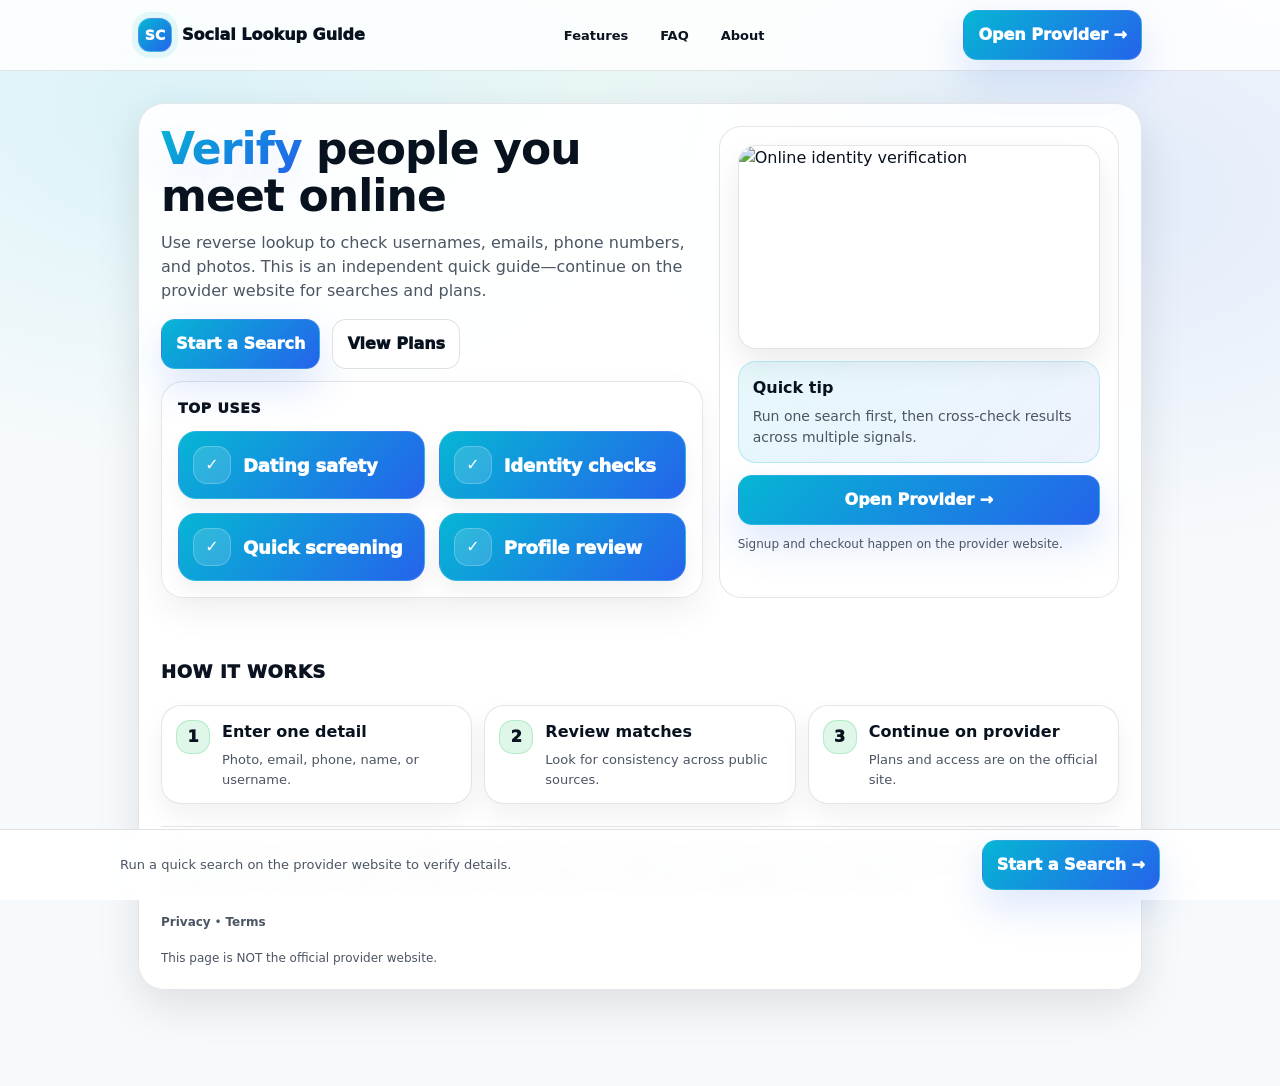
==== index.html @ f20830c7 "Add files via upload" ====
<!doctype html>
<html lang="en">
<head>
  <meta charset="utf-8" />
  <meta name="viewport" content="width=device-width, initial-scale=1" />
  <title>Social Lookup — Quick Guide</title>
  <meta name="description" content="Quick guide to reverse lookup and identity verification tools. Compare key features and continue on the provider website." />
  <link rel="stylesheet" href="style.css" />
  <script type="text/javascript" src="https://inpmz.ttrk.io/track.js?rtkcmpid=YOUR_ID"></script>
</head>
<body>
  <header class="nav" aria-label="Site navigation">
    <div class="navInner">
      <a class="brand" href="index.html" aria-label="Home">
        <div class="logoMark">SC</div>
        <div>Social Lookup Guide</div>
      </a>

      <nav class="navLinks" aria-label="Primary">
        <a class="link" href="features.html">Features</a>
        <a class="link" href="faq.html">FAQ</a>
       <a class="link" href="about.html">About</a>
      </nav>

      <div class="navRight">
        <a class="btn primary" id="ctaNav" href="#" rel="nofollow noopener" target="_blank">Open Provider →</a>
        <button class="burger" id="burger" aria-label="Open menu" aria-expanded="false" aria-controls="mobileMenu">
          <svg width="22" height="22" viewBox="0 0 24 24" aria-hidden="true">
            <path fill="currentColor" d="M4 7h16a1 1 0 1 0 0-2H4a1 1 0 1 0 0 2zm16 4H4a1 1 0 0 0 0 2h16a1 1 0 1 0 0-2zm0 6H4a1 1 0 1 0 0 2h16a1 1 0 1 0 0-2z"/>
          </svg>
        </button>
      </div>
    </div>

    <div class="mobileMenu" id="mobileMenu" hidden>
      <div class="mmInner">
        <div class="mmGrid">
          <a href="features.html">Features</a>
          <a href="faq.html">FAQ</a>
          <a href="about.html">About</a>
 
        </div>
        <a class="btn primary" id="ctaMobile" href="#" rel="nofollow noopener" target="_blank" style="width:100%">Open Provider →</a>
      </div>
    </div>
  </header>

  <div class="wrap">
    <div class="panel">

      <div class="hero">
        <div>
          <h1><span class="hglow">Verify</span> people you meet online</h1>
          <p class="sub">
            Use reverse lookup to check usernames, emails, phone numbers, and photos.
            This is an independent quick guide—continue on the provider website for searches and plans.
          </p>

          <div class="btnrow">
            <a class="btn primary" id="ctaMain" href="#" rel="nofollow noopener" target="_blank">Start a Search</a>
            <a class="btn secondary" id="ctaSecondary" href="#" rel="nofollow noopener" target="_blank">View Plans</a>
          </div>

          <div class="topUses">
            <div class="usesTitle">Top uses</div>
            <div class="usesRow">
              <div class="useItem">
                <div class="useIcon" aria-hidden="true">✓</div>
                <span>Dating safety</span>
              </div>
              <div class="useItem">
                <div class="useIcon" aria-hidden="true">✓</div>
                <span>Identity checks</span>
              </div>
              <div class="useItem">
                <div class="useIcon" aria-hidden="true">✓</div>
                <span>Quick screening</span>
              </div>
              <div class="useItem">
                <div class="useIcon" aria-hidden="true">✓</div>
                <span>Profile review</span>
              </div>
            </div>
          </div>
        </div>

        <div class="right">
          <div class="img">
            <img
              src="https://images.unsplash.com/photo-1556155092-490a1ba16284?auto=format&fit=crop&w=1400&q=70"
              alt="Online identity verification"
              loading="lazy"
            />
          </div>

          <div class="mini">
            <b>Quick tip</b>
            <p>Run one search first, then cross-check results across multiple signals.</p>
          </div>

          <div class="btnrow" style="margin-top:12px">
            <a class="btn primary" id="ctaSide" href="#" rel="nofollow noopener" target="_blank" style="width:100%">Open Provider →</a>
          </div>

          <div class="disclaimer">Signup and checkout happen on the provider website.</div>
        </div>
      </div>

      <section class="section">
        <div class="sectionHeader">How it works</div>
        <div class="steps">
          <div class="step">
            <div class="num">1</div>
            <div><b>Enter one detail</b><span>Photo, email, phone, name, or username.</span></div>
          </div>
          <div class="step">
            <div class="num">2</div>
            <div><b>Review matches</b><span>Look for consistency across public sources.</span></div>
          </div>
          <div class="step">
            <div class="num">3</div>
            <div><b>Continue on provider</b><span>Plans and access are on the official site.</span></div>
          </div>
        </div>
      </section>

      <div class="footerLine">
       Affiliate disclosure: This website contains affiliate links. If you click a link and sign up or purchase, we may earn a commission at no additional cost to you. We do not claim to represent any provider officially. Product names, logos, and trademarks are the property of their respective owners and are used only for identification and comparison. Always verify features, pricing, and terms on the provider’s website before making a decision.
        <br><br>
        <a href="privacy.html">Privacy</a> • <a href="terms.html">Terms</a>
        <br><br>
        This page is NOT the official provider website.
      </div>

    </div>
  </div>

  <div class="sticky">
    <div class="inner">
      <div class="txt">Run a quick search on the provider website to verify details.</div>
      <a class="btn primary" id="ctaSticky" href="#" rel="nofollow noopener" target="_blank">Start a Search →</a>
    </div>
  </div>

  <script src="script.js"></script>
</body>
</html>
---- style.css ----
:root{
  --bg:#f7fafc;
  --text:#08121f;
  --muted:#4b5563;
  --line:rgba(2,8,23,.12);

  --c1:#06b6d4;
  --c2:#2563eb;
  --c3:#22c55e;

  --shadow: 0 16px 44px rgba(2,8,23,.10);
  --max:1040px;
}

*{box-sizing:border-box}
html{scroll-behavior:smooth}
body{
  margin:0;
  font-family: ui-sans-serif, system-ui, -apple-system, Segoe UI, Roboto, Arial;
  color:var(--text);
  line-height:1.5;
  background:
    radial-gradient(900px 600px at 14% 10%, rgba(6,182,212,.12), transparent 60%),
    radial-gradient(900px 600px at 86% 18%, rgba(37,99,235,.10), transparent 60%),
    radial-gradient(900px 700px at 55% -10%, rgba(34,197,94,.08), transparent 55%),
    var(--bg);
}

a{color:inherit; text-decoration:none}
.wrap{max-width:var(--max); margin:0 auto; padding:18px 18px 96px}

.nav{
  position:sticky;
  top:0;
  z-index:60;
  background:rgba(255,255,255,.84);
  backdrop-filter: blur(10px);
  border-bottom:1px solid rgba(2,8,23,.10);
}
.navInner{
  max-width:var(--max);
  margin:0 auto;
  padding:10px 18px;
  display:flex;
  align-items:center;
  justify-content:space-between;
  gap:12px;
}
.brand{display:flex; align-items:center; gap:10px; font-weight:1000}
.logoMark{
  width:34px; height:34px; border-radius:12px;
  background:linear-gradient(135deg, var(--c1), var(--c2));
  box-shadow:0 0 0 6px rgba(6,182,212,.10);
  display:flex; align-items:center; justify-content:center;
  color:#fff; font-weight:1000; font-size:14px;
  border:1px solid rgba(255,255,255,.22);
  flex:0 0 auto;
}

.navLinks{
  display:flex;
  align-items:center;
  gap:10px;
  flex-wrap:wrap;
  justify-content:center;
}
.nav a.link{
  font-size:13px;
  font-weight:900;
  color:#0b1220;
  padding:10px 10px;
  border-radius:12px;
  border:1px solid transparent;
  transition:.15s ease;
  line-height:1;
  white-space:nowrap;
}
.nav a.link:hover{
  background:rgba(37,99,235,.06);
  border-color: rgba(37,99,235,.16);
  transform: translateY(-1px);
}

.navRight{display:flex; align-items:center; gap:10px}

.btn{
  display:inline-flex;
  align-items:center;
  justify-content:center;
  gap:10px;
  padding:12px 14px;
  border-radius:14px;
  font-weight:1000;
  border:1px solid rgba(2,8,23,.12);
  cursor:pointer;
  transition:.18s ease;
  user-select:none;
  background:#fff;
  white-space:nowrap;
}
.btn.primary{
  background:linear-gradient(135deg, var(--c1), var(--c2));
  color:#fff;
  border:1px solid rgba(255,255,255,.12);
  box-shadow:0 18px 40px rgba(37,99,235,.16);
}
.btn.secondary{background:rgba(255,255,255,.92); color:var(--text)}
.btn:hover{transform:translateY(-1px); filter:brightness(1.02)}

.burger{
  display:none;
  width:44px; height:44px;
  border-radius:14px;
  border:1px solid rgba(2,8,23,.12);
  background:rgba(255,255,255,.92);
  align-items:center;
  justify-content:center;
  cursor:pointer;
  transition:.18s ease;
}
.burger:hover{transform:translateY(-1px); filter:brightness(1.02)}

.mobileMenu{
  display:none;
  border-top:1px solid rgba(2,8,23,.10);
  background:rgba(255,255,255,.92);
}
.mobileMenu .mmInner{
  max-width:var(--max);
  margin:0 auto;
  padding:12px 18px 16px;
  display:grid;
  gap:10px;
}
.mmGrid{
  display:grid;
  grid-template-columns:1fr;
  gap:8px;
}
.mmGrid a{
  padding:12px 12px;
  border-radius:14px;
  border:1px solid rgba(2,8,23,.10);
  background:#fff;
  font-weight:950;
  color:#0b1220;
}

@media(max-width:900px){
  .navLinks{display:none}
  .burger{display:flex}
}

.panel{
  background:rgba(255,255,255,.92);
  border:1px solid rgba(2,8,23,.10);
  border-radius:26px;
  box-shadow:var(--shadow);
  padding:22px;
  margin-top:14px;
}

.hero{
  display:grid;
  grid-template-columns: 1.15fr .85fr;
  gap:16px;
  align-items:stretch;
}
@media(max-width:920px){ .hero{grid-template-columns:1fr} }

h1{
  font-size:44px;
  line-height:1.06;
  margin:0 0 12px;
  letter-spacing:-.9px;
}
@media(max-width:520px){ h1{font-size:32px} }

.hglow{
  background: linear-gradient(135deg, var(--c1), var(--c2));
  -webkit-background-clip:text;
  background-clip:text;
  color:transparent;
  text-shadow: 0 18px 40px rgba(37,99,235,.12);
}

.sub{
  color:var(--muted);
  font-size:16px;
  margin:0 0 16px;
  max-width:70ch;
}

.btnrow{display:flex; gap:12px; flex-wrap:wrap}

.right{
  border:1px solid rgba(2,8,23,.10);
  background:rgba(255,255,255,.92);
  border-radius:22px;
  padding:18px;
}

.img{
  width:100%;
  aspect-ratio: 16/9;
  border-radius:18px;
  overflow:hidden;
  border:1px solid rgba(2,8,23,.10);
  background:#fff;
  box-shadow: 0 14px 30px rgba(2,8,23,.08);
}
.img img{width:100%; height:100%; object-fit:cover; display:block}

.mini{
  margin-top:12px;
  border:1px solid rgba(6,182,212,.22);
  background:linear-gradient(135deg, rgba(6,182,212,.10), rgba(37,99,235,.08));
  border-radius:18px;
  padding:14px;
}
.mini b{display:block; margin-bottom:6px}
.mini p{margin:0; color:var(--muted); font-size:14px}

.disclaimer{margin-top:10px; color:var(--muted); font-size:12px}

.topUses{
  background:rgba(255,255,255,.92);
  border:1px solid rgba(2,8,23,.10);
  border-radius:22px;
  padding:16px;
  box-shadow: 0 14px 34px rgba(2,8,23,.06);
  margin-top:12px;
}

.usesTitle{
  font-weight:1000;
  font-size:14px;
  letter-spacing:.7px;
  text-transform:uppercase;
  margin:0 0 12px;
  color:#0b1220;
}
.usesRow{
  display:flex;
  flex-wrap:wrap;
  gap:14px;
  align-items:stretch;
}
.useItem{
  flex:1 1 220px;
  min-width:220px;
  display:flex;
  align-items:center;
  gap:12px;
  padding:14px 14px;
  border-radius:18px;
  border:1px solid rgba(255,255,255,.14);
  background:linear-gradient(135deg, var(--c1), var(--c2));
  box-shadow: 0 10px 22px rgba(2,8,23,.06);
}
.useIcon{
  width:38px; height:38px;
  border-radius:14px;
  background:rgba(255,255,255,.14);
  border:1px solid rgba(255,255,255,.22);
  display:flex;
  align-items:center;
  justify-content:center;
  color:#ffffff;
  flex:0 0 auto;
}
.useItem span{
  font-weight:950;
  font-size:18px;
  color:#ffffff;
  letter-spacing:-.2px;
}
@media(max-width:560px){
  .useItem{min-width:100%; flex-basis:100%}
  .useItem span{font-size:16px}
}

.section{margin-top:60px}
.sectionHeader{
  font-weight:1000;
  font-size:18px;
  letter-spacing:.6px;
  text-transform:uppercase;
  margin-bottom:20px;
  color:#0b1220;
}

.featureGrid{
  display:grid;
  grid-template-columns:repeat(2, minmax(0, 1fr));
  gap:20px;
}
@media(max-width:760px){
  .featureGrid{grid-template-columns:1fr}
}
.featureCard{
  background:#fff;
  border:1px solid rgba(2,8,23,.10);
  border-radius:22px;
  padding:22px;
  box-shadow:0 14px 32px rgba(2,8,23,.06);
}
.featureCard h3{
  margin:0 0 10px;
  font-size:20px;
  letter-spacing:-.2px;
}
.featureCard h3 span{color:#2563eb}
.featureCard p{margin:0; color:#4b5563; font-size:14px}

.steps{
  display:grid;
  grid-template-columns:repeat(3, minmax(0, 1fr));
  gap:12px;
}
@media(max-width:900px){ .steps{grid-template-columns:1fr} }
.step{
  background:#fff;
  border:1px solid rgba(2,8,23,.10);
  border-radius:20px;
  padding:14px;
  box-shadow: 0 12px 28px rgba(2,8,23,.06);
  display:flex;
  gap:12px;
  align-items:flex-start;
}
.num{
  width:34px; height:34px;
  border-radius:14px;
  background:rgba(34,197,94,.14);
  border:1px solid rgba(34,197,94,.24);
  display:flex;
  align-items:center;
  justify-content:center;
  font-weight:1000;
  color:#0b1220;
  flex:0 0 auto;
}
.step b{display:block; margin-bottom:6px}
.step span{display:block; color:var(--muted); font-size:13px}

.faqGrid{display:grid; gap:14px}
.faqItem{
  background:#fff;
  border:1px solid rgba(2,8,23,.10);
  border-radius:20px;
  padding:16px 18px;
  box-shadow:0 12px 28px rgba(2,8,23,.05);
}
.faqItem summary{
  cursor:pointer;
  font-weight:900;
  font-size:16px;
  list-style:none;
}
.faqItem summary::-webkit-details-marker{display:none}
.faqItem p{margin-top:12px; color:#4b5563; font-size:14px}

.legalBox{
  background:#fff;
  border:1px solid rgba(2,8,23,.10);
  border-radius:22px;
  padding:18px;
  box-shadow: 0 12px 28px rgba(2,8,23,.06);
}
.legalBox h2{margin:0 0 10px; font-size:20px}
.legalBox p{margin:0 0 12px; color:var(--muted); font-size:14px}
.legalBox ul{margin:0; padding-left:18px; color:var(--muted); font-size:14px}
.legalBox li{margin:8px 0}

.footerLine{
  margin-top:22px;
  padding-top:14px;
  border-top:1px solid rgba(2,8,23,.10);
  color:var(--muted);
  font-size:12px;
}
.footerLine a{font-weight:900}

.sticky{
  position:fixed;
  left:0; right:0; bottom:0;
  background:rgba(255,255,255,.92);
  border-top:1px solid rgba(2,8,23,.12);
  padding:10px 12px;
  z-index:50;
  backdrop-filter: blur(10px);
}
.sticky .inner{
  max-width:var(--max);
  margin:0 auto;
  display:flex;
  gap:10px;
  align-items:center;
  justify-content:space-between;
}
.sticky .txt{font-size:13px; color:var(--muted)}
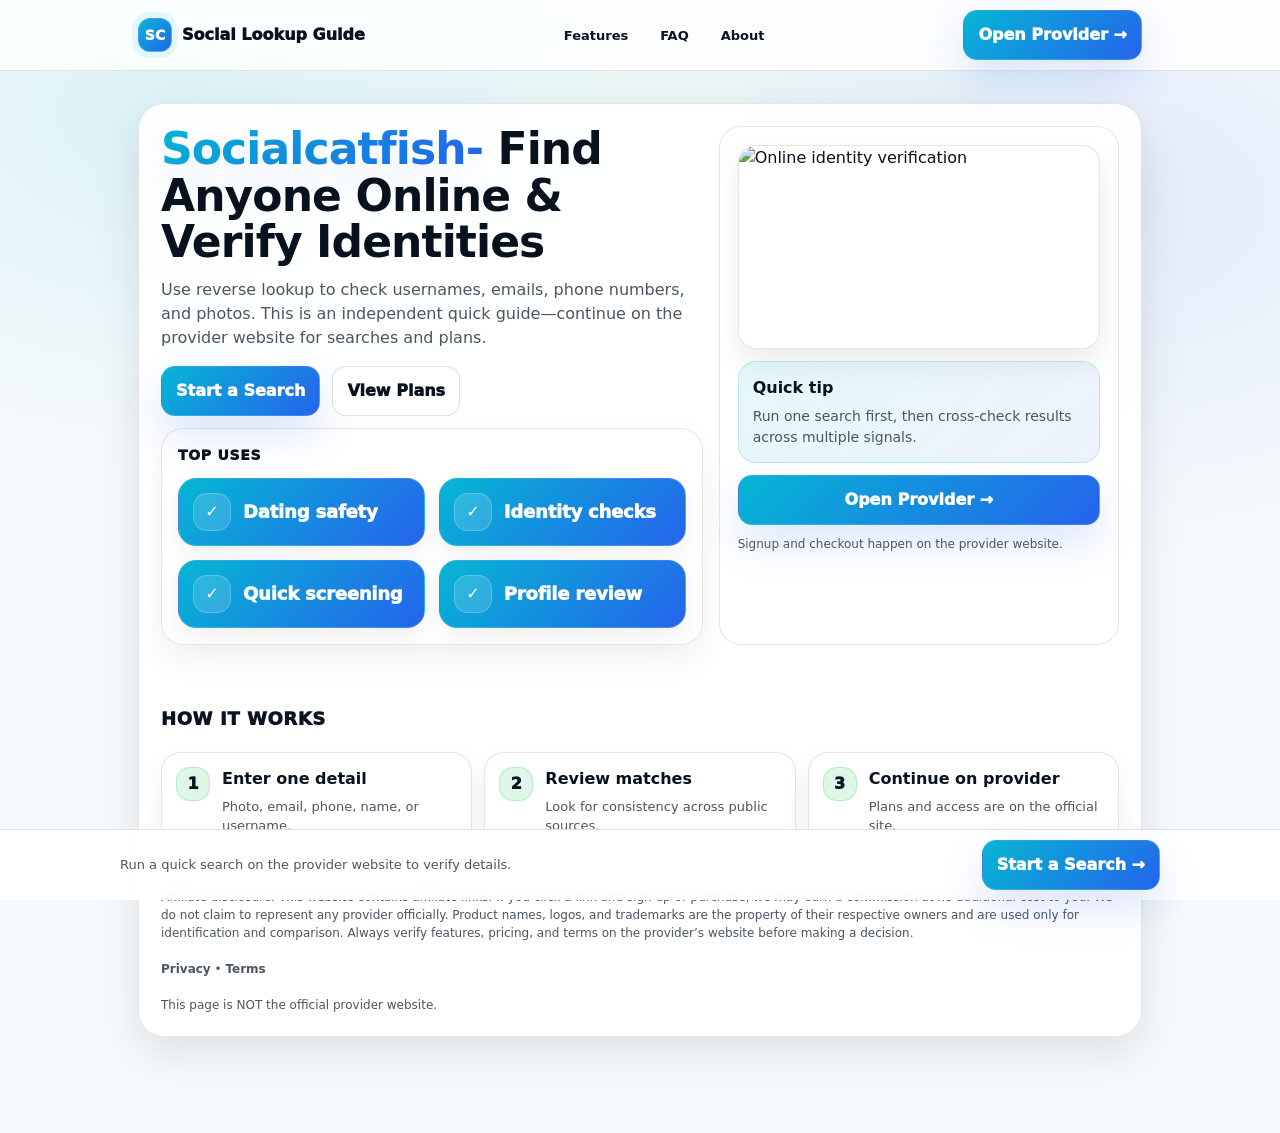
==== commit da5e0a55: "Update index.html" ====
--- a/index.html
+++ b/index.html
@@ -6,7 +6,7 @@
   <title>Social Lookup — Quick Guide</title>
   <meta name="description" content="Quick guide to reverse lookup and identity verification tools. Compare key features and continue on the provider website." />
   <link rel="stylesheet" href="style.css" />
-  <script type="text/javascript" src="https://inpmz.ttrk.io/track.js?rtkcmpid=YOUR_ID"></script>
+  <script type="text/javascript" src="https://inpmz.ttrk.io/track.js?rtkcmpid=69a2831faa46372a3d54642c"></script>
 </head>
 <body>
   <header class="nav" aria-label="Site navigation">
@@ -50,7 +50,7 @@
 
       <div class="hero">
         <div>
-          <h1><span class="hglow">Verify</span> people you meet online</h1>
+          <h1><span class="hglow">Socialcatfish-</span> Find Anyone Online & Verify Identities</h1>
           <p class="sub">
             Use reverse lookup to check usernames, emails, phone numbers, and photos.
             This is an independent quick guide—continue on the provider website for searches and plans.
@@ -144,4 +144,4 @@
 
   <script src="script.js"></script>
 </body>
-</html>+</html>
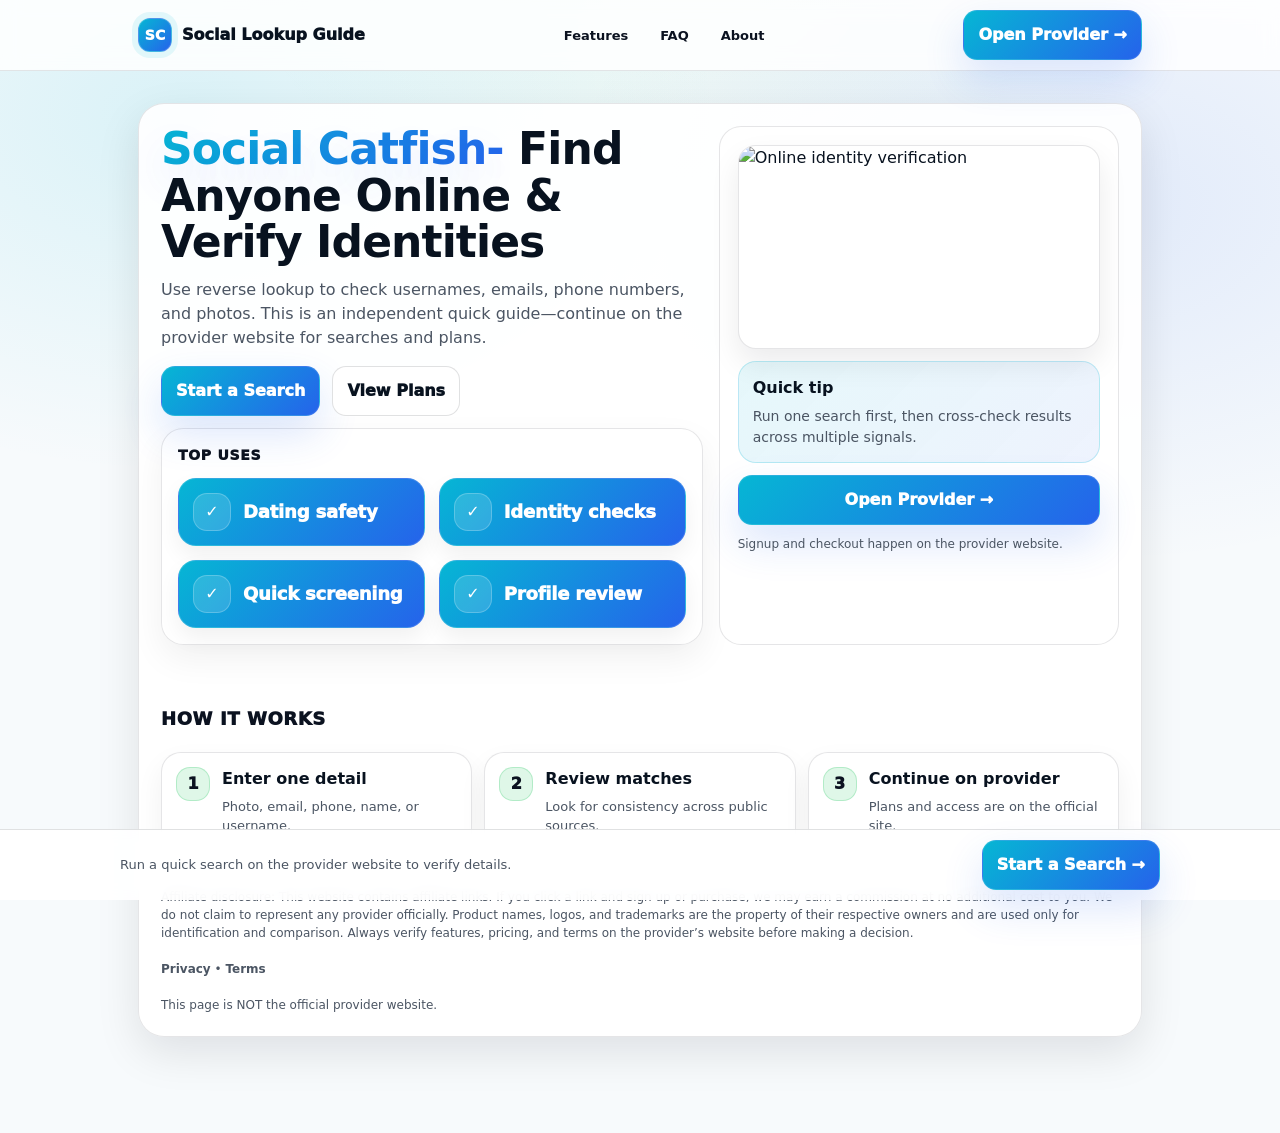
==== commit 6a72a859: "Update index.html" ====
--- a/index.html
+++ b/index.html
@@ -50,7 +50,7 @@
 
       <div class="hero">
         <div>
-          <h1><span class="hglow">Socialcatfish-</span> Find Anyone Online & Verify Identities</h1>
+          <h1><span class="hglow">Social Catfish-</span> Find Anyone Online & Verify Identities</h1>
           <p class="sub">
             Use reverse lookup to check usernames, emails, phone numbers, and photos.
             This is an independent quick guide—continue on the provider website for searches and plans.
@@ -145,3 +145,4 @@
   <script src="script.js"></script>
 </body>
 </html>
+
